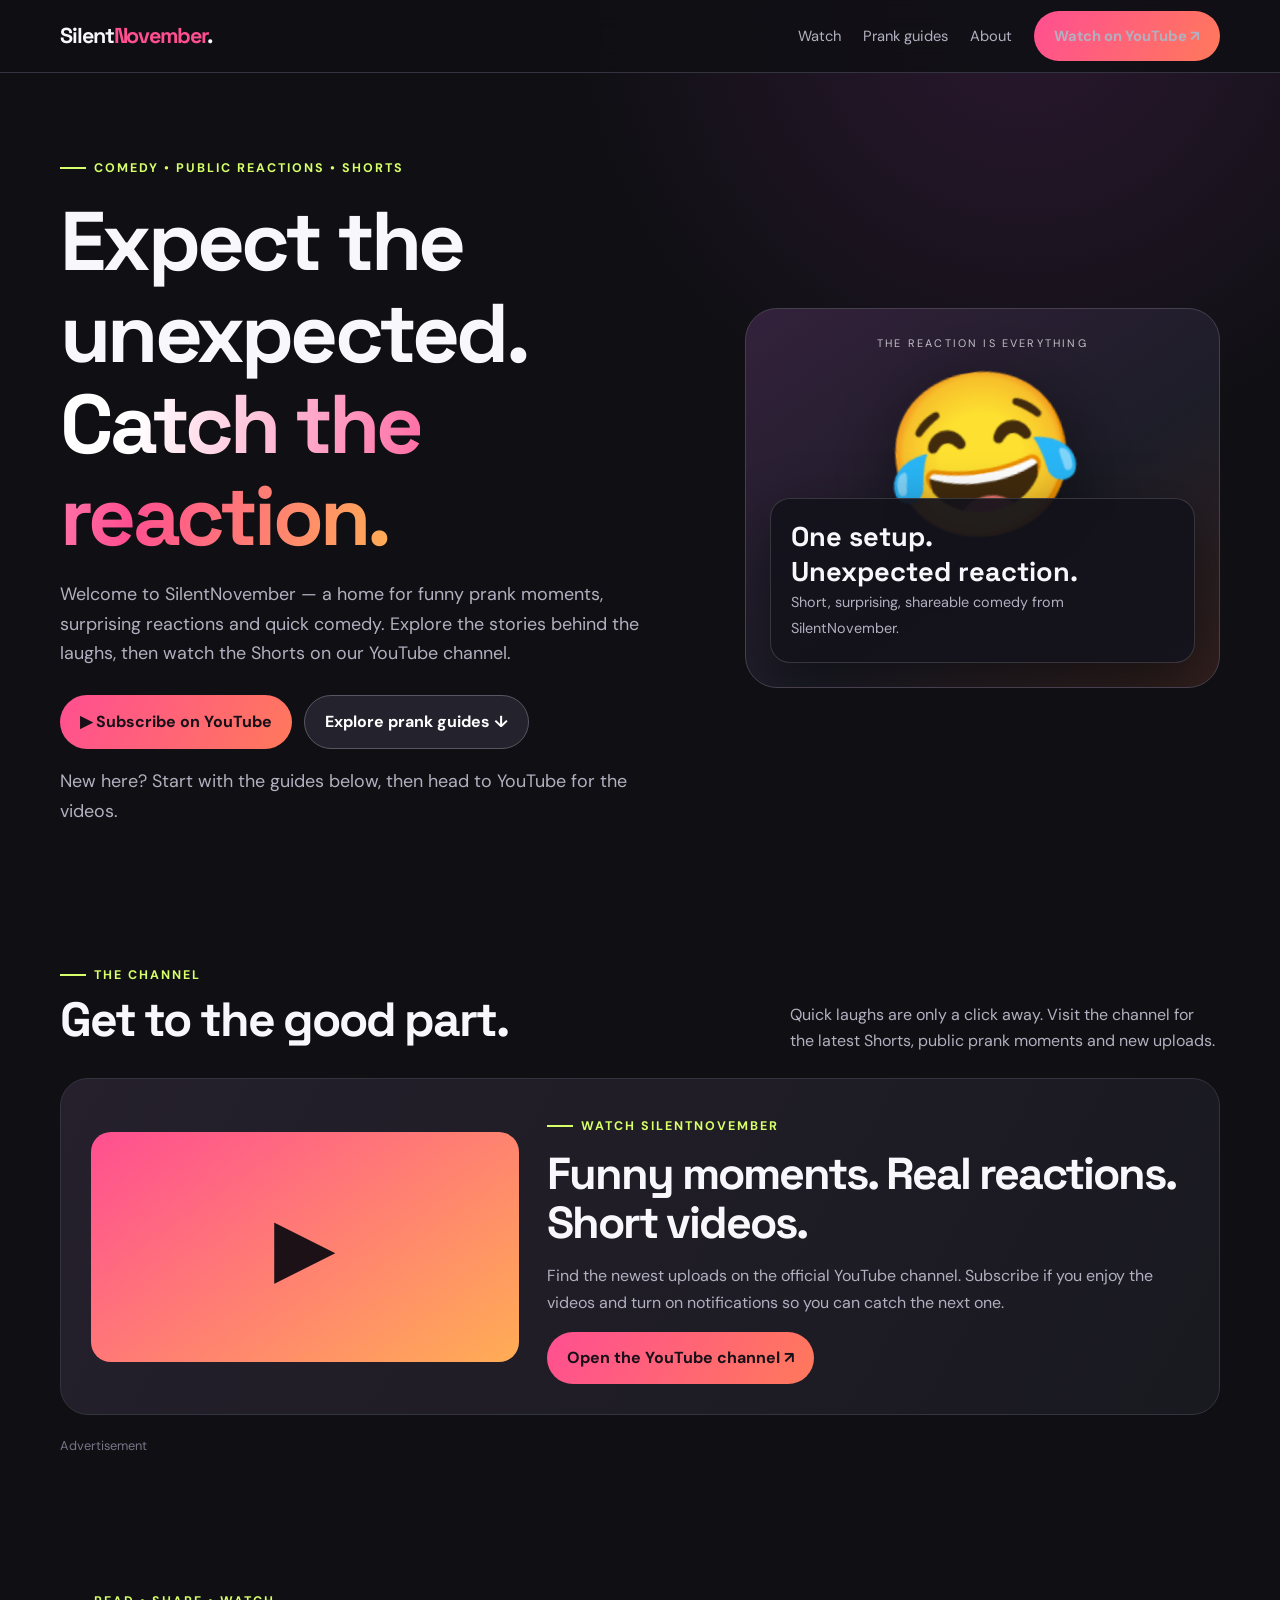
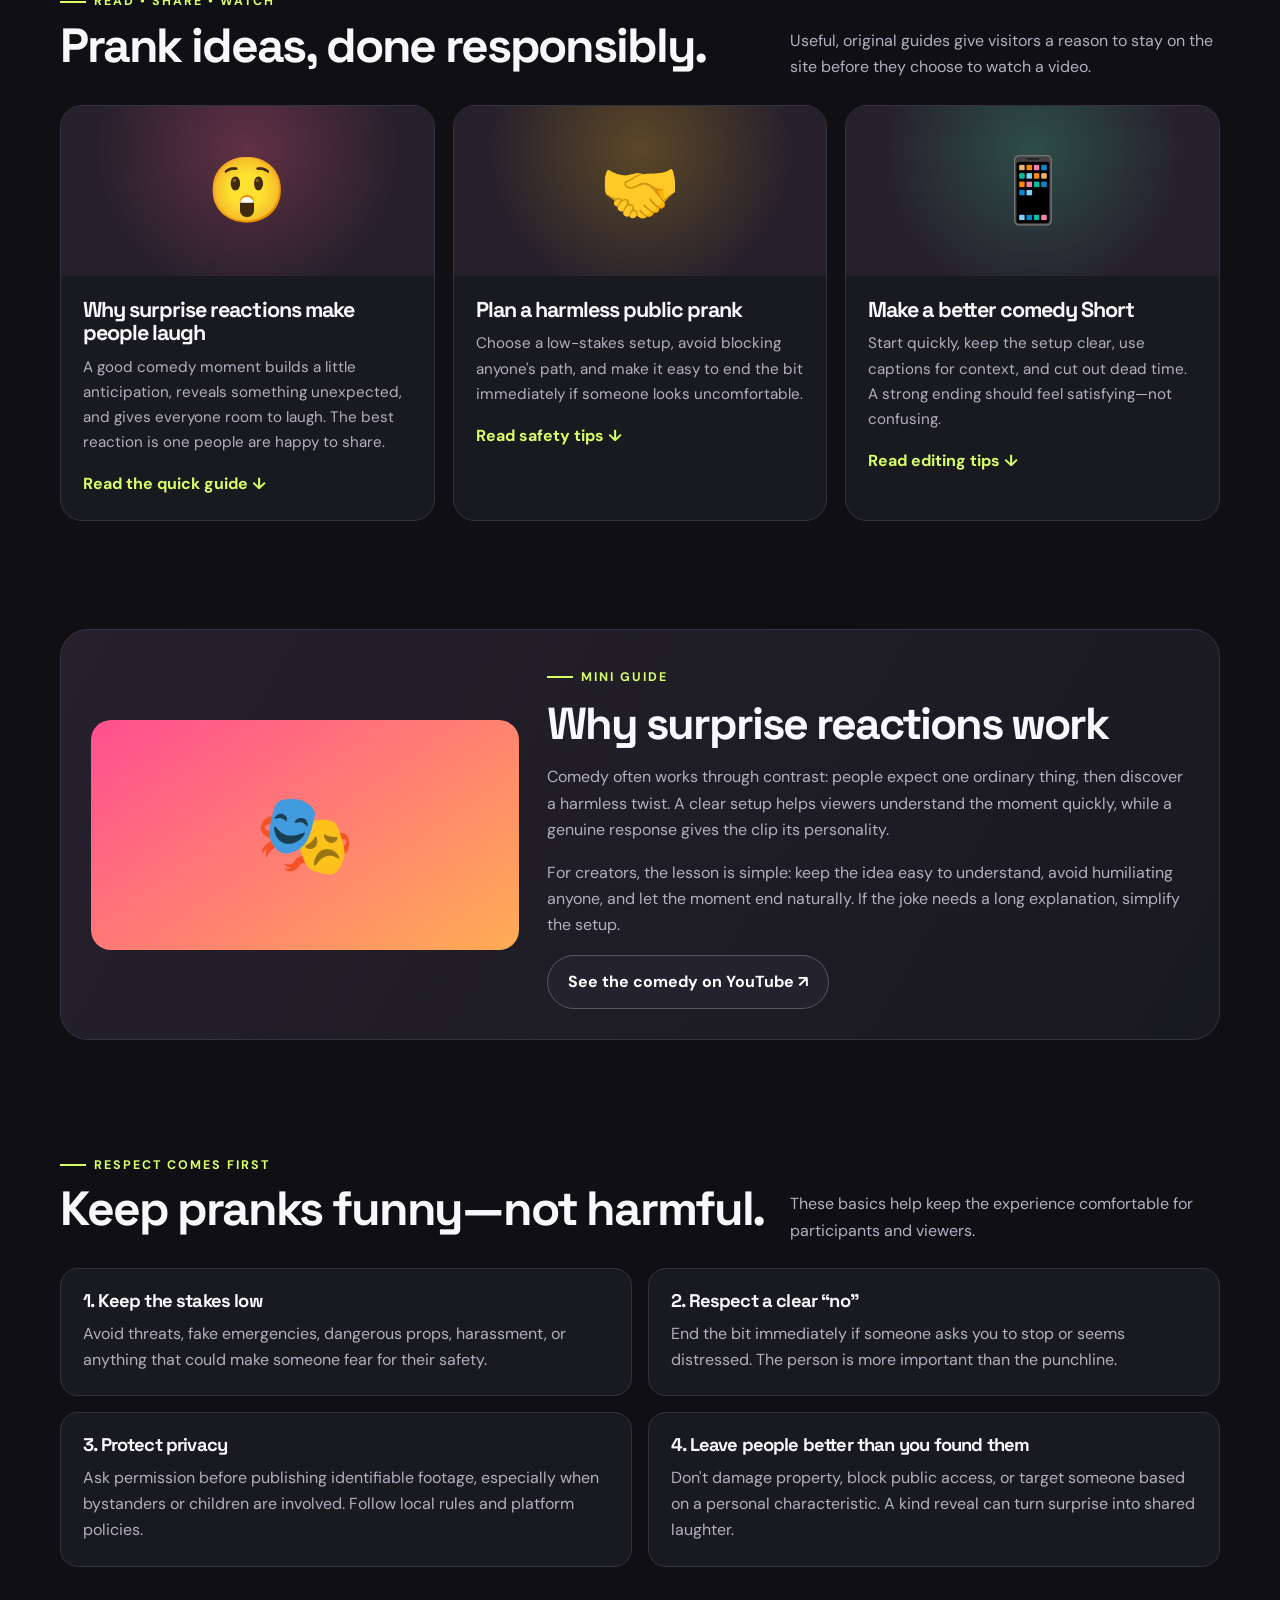
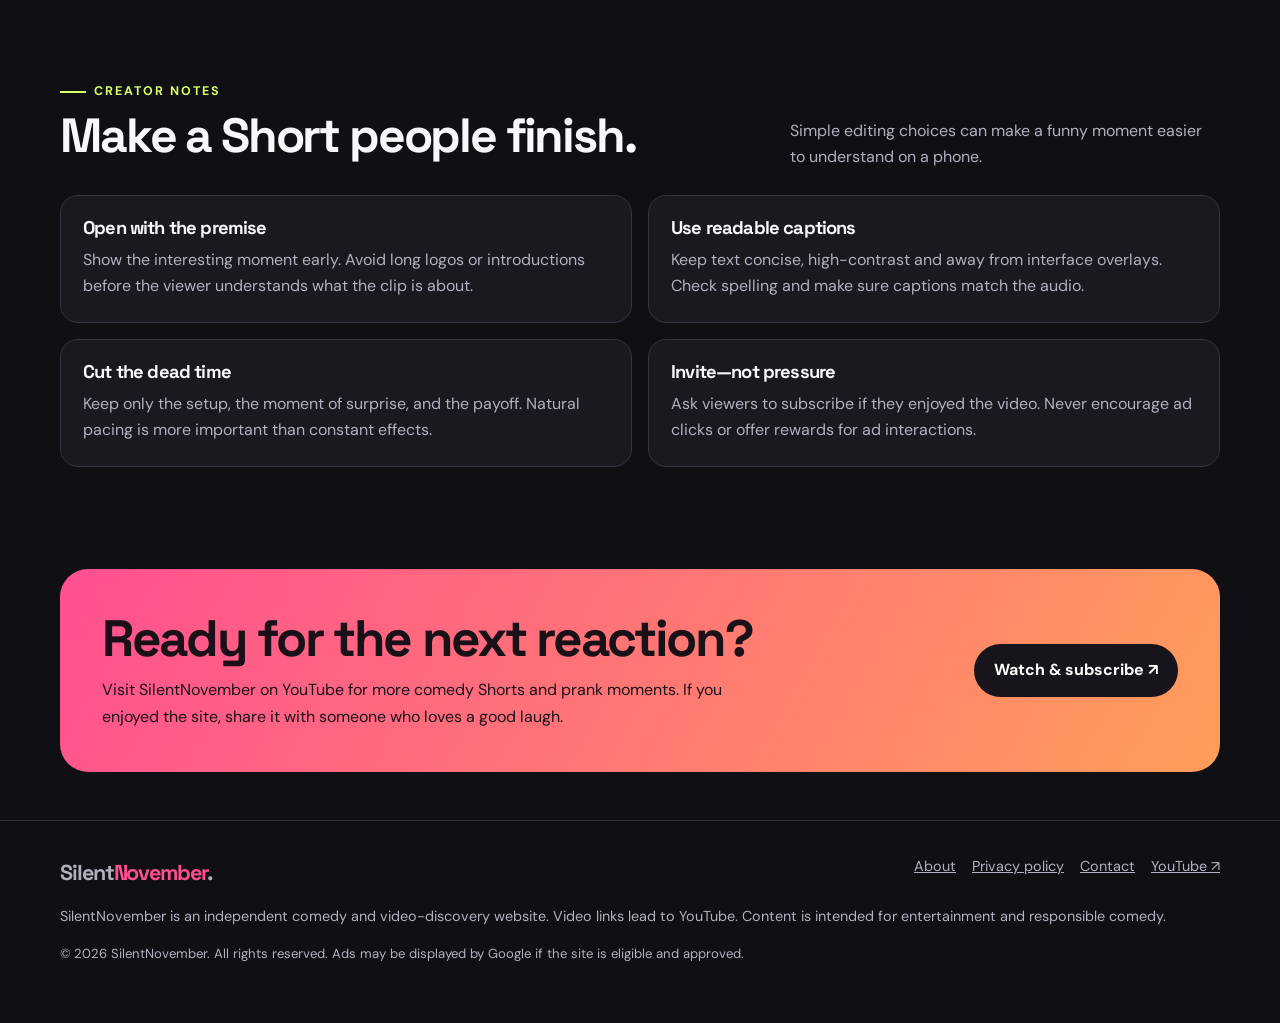
==== index.html @ 2ffbe63f "Add files via upload" ====
<!doctype html>
<html lang="en">
<head>
  <meta charset="utf-8">
  <meta name="viewport" content="width=device-width, initial-scale=1">
  <meta name="theme-color" content="#101014">
  <meta name="description" content="Funny public prank videos, surprising reactions, prank ideas and short-form comedy from SilentNovember. Watch the latest Shorts and discover more.">
  <meta name="google-adsense-account" content="ca-pub-4801440818829970">
  <title>SilentNovember — Funny Pranks, Real Reactions & Comedy Shorts</title>
  <link rel="canonical" href="https://zeehen78-debug.github.io/">
  <link rel="preconnect" href="https://fonts.googleapis.com">
  <link rel="preconnect" href="https://fonts.gstatic.com" crossorigin>
  <link href="https://fonts.googleapis.com/css2?family=DM+Sans:wght@400;500;600;700&family=Space+Grotesk:wght@500;600;700&display=swap" rel="stylesheet">
  <!-- AdSense Auto ads: keep this script only if this is the site registered in your AdSense account. Approval is not guaranteed by adding the code. -->
  <script async src="https://pagead2.googlesyndication.com/pagead/js/adsbygoogle.js?client=ca-pub-4801440818829970" crossorigin="anonymous"></script>
  <style>
    :root{--bg:#101014;--panel:#191920;--panel2:#20202a;--text:#f8f7fb;--muted:#b2b0c0;--line:#343340;--pink:#ff4f91;--orange:#ffad55;--lime:#d7ff69;--max:1160px}
    *{box-sizing:border-box}html{scroll-behavior:smooth}body{margin:0;background:radial-gradient(circle at 80% 0%,#2b1830 0,transparent 28rem),var(--bg);color:var(--text);font-family:"DM Sans",sans-serif;line-height:1.65}a{color:inherit}img{max-width:100%;display:block}.wrap{width:min(var(--max),calc(100% - 36px));margin:auto}.topbar{border-bottom:1px solid var(--line);background:#101014e8;position:sticky;top:0;z-index:20;backdrop-filter:blur(14px)}.nav{min-height:72px;display:flex;align-items:center;justify-content:space-between;gap:18px}.brand{text-decoration:none;font-family:"Space Grotesk",sans-serif;font-size:1.35rem;font-weight:700;letter-spacing:-.05em}.brand b{color:var(--pink)}.navlinks{display:flex;gap:22px;align-items:center}.navlinks a{color:var(--muted);text-decoration:none;font-size:.92rem}.navlinks a:hover{color:white}.button{display:inline-flex;align-items:center;justify-content:center;gap:9px;border:0;border-radius:999px;padding:13px 20px;text-decoration:none;font-weight:700;transition:transform .2s,filter .2s;cursor:pointer}.button:hover{transform:translateY(-2px);filter:brightness(1.08)}.primary{background:linear-gradient(120deg,var(--pink),#ff795b);color:#171018}.secondary{border:1px solid #595563;background:#24222c;color:white}.hero{padding:78px 0 60px}.hero-grid{display:grid;grid-template-columns:1.15fr .85fr;gap:42px;align-items:center}.eyebrow{display:inline-flex;align-items:center;gap:8px;color:var(--lime);font-size:.78rem;font-weight:700;text-transform:uppercase;letter-spacing:.16em}.eyebrow:before{content:"";width:26px;height:2px;background:var(--lime)}h1,h2,h3{font-family:"Space Grotesk",sans-serif;line-height:1.1;letter-spacing:-.045em}h1{font-size:clamp(2.8rem,6.5vw,5.6rem);margin:18px 0}.gradient{background:linear-gradient(100deg,#fff 12%,var(--pink) 62%,var(--orange));-webkit-background-clip:text;background-clip:text;color:transparent}.hero p{color:var(--muted);font-size:1.12rem;max-width:620px}.actions{display:flex;gap:12px;flex-wrap:wrap;margin-top:26px}.hero-art{min-height:380px;border:1px solid #46404e;border-radius:32px;background:linear-gradient(145deg,#33213b,#1d1d28 58%,#32201d);padding:24px;position:relative;overflow:hidden;display:flex;align-items:flex-end}.hero-art:before{content:"😂";position:absolute;font-size:10rem;top:15px;left:50%;transform:translateX(-50%) rotate(-9deg);filter:drop-shadow(0 20px 40px #0008)}.hero-art:after{content:"THE REACTION IS EVERYTHING";position:absolute;top:26px;left:24px;right:24px;text-align:center;font-size:.68rem;letter-spacing:.2em;color:#ffffffb8}.art-card{position:relative;z-index:1;background:#14131beF;border:1px solid #ffffff26;border-radius:20px;padding:20px;width:100%;box-shadow:0 20px 60px #0007}.art-card strong{font:700 1.7rem "Space Grotesk",sans-serif;display:block}.art-card span{color:var(--muted);font-size:.9rem}.section{padding:54px 0}.section-head{display:flex;justify-content:space-between;align-items:end;gap:20px;margin-bottom:24px}.section-head h2{font-size:clamp(1.9rem,4vw,3rem);margin:8px 0}.section-head p{max-width:430px;color:var(--muted);margin:0}.grid{display:grid;grid-template-columns:repeat(3,1fr);gap:18px}.tile{background:var(--panel);border:1px solid var(--line);border-radius:22px;overflow:hidden}.tile-top{min-height:170px;display:grid;place-items:center;font-size:4rem;background:radial-gradient(circle at 50% 25%,#613044,#26202c 68%)}.tile:nth-child(2) .tile-top{background:radial-gradient(circle at 50% 25%,#5b4727,#26202c 68%)}.tile:nth-child(3) .tile-top{background:radial-gradient(circle at 50% 25%,#2d4d48,#26202c 68%)}.tile-body{padding:22px}.tile h3{font-size:1.35rem;margin:0 0 10px}.tile p{color:var(--muted);margin:0 0 16px;font-size:.95rem}.text-link{color:var(--lime);font-weight:700;text-decoration:none}.text-link:hover{text-decoration:underline}.feature{display:grid;grid-template-columns:.8fr 1.2fr;gap:28px;align-items:center;background:linear-gradient(120deg,#25202c,#191920);border:1px solid var(--line);border-radius:28px;padding:30px}.feature-mark{min-height:230px;border-radius:20px;background:linear-gradient(145deg,#ff4f91,#ffad55);color:#1c1117;display:grid;place-items:center;font-size:5rem}.feature h2{font-size:clamp(1.8rem,4vw,2.8rem);margin:12px 0}.feature p{color:var(--muted)}.tips{display:grid;grid-template-columns:repeat(2,1fr);gap:16px}.tip{padding:22px;background:var(--panel);border:1px solid var(--line);border-radius:18px}.tip h3{margin:0 0 9px;font-size:1.15rem}.tip p{color:var(--muted);margin:0}.notice{padding:18px 20px;border:1px solid #4e4a58;border-radius:16px;background:#1b1a22;color:var(--muted);font-size:.9rem}.cta{margin:48px 0;padding:42px;border-radius:28px;background:linear-gradient(120deg,#ff4f91,#ff9e5a);color:#1a1118;display:flex;justify-content:space-between;align-items:center;gap:24px}.cta h2{font-size:clamp(2rem,4vw,3.2rem);margin:0 0 10px}.cta p{margin:0;max-width:650px}.cta .button{background:#17141b;color:#fff;white-space:nowrap}.footer{border-top:1px solid var(--line);padding:34px 0 45px;color:var(--muted);font-size:.9rem}.footer-row{display:flex;justify-content:space-between;gap:20px;flex-wrap:wrap}.footer-links{display:flex;gap:16px;flex-wrap:wrap}.footer a{color:var(--muted)}.small{font-size:.82rem;color:var(--muted)}.video-frame{aspect-ratio:16/9;border:1px solid var(--line);border-radius:20px;background:#181820;display:grid;place-items:center;text-align:center;padding:24px}.video-frame .play{width:72px;height:72px;border-radius:50%;display:grid;place-items:center;background:var(--pink);color:#171018;font-size:1.8rem;margin:0 auto 12px}.video-frame p{color:var(--muted);max-width:430px}.ad-note{margin:20px 0}.ad-note p{font-size:.8rem;color:#777487}
    @media(max-width:800px){.hero-grid,.feature{grid-template-columns:1fr}.hero-art{min-height:310px}.grid{grid-template-columns:1fr}.section-head{align-items:start;flex-direction:column}.navlinks{gap:12px}.navlinks a:not(.button){display:none}.cta{align-items:flex-start;flex-direction:column}.tips{grid-template-columns:1fr}.hero{padding-top:52px}}@media(prefers-reduced-motion:reduce){html{scroll-behavior:auto}*,*:before,*:after{transition:none!important;animation:none!important}}
  </style>
</head>
<body>
<header class="topbar"><div class="wrap nav">
  <a class="brand" href="#home" aria-label="SilentNovember home">Silent<b>November</b>.</a>
  <nav class="navlinks" aria-label="Main navigation"><a href="#watch">Watch</a><a href="#prank-guides">Prank guides</a><a href="#about">About</a><a class="button primary" href="https://www.youtube.com/channel/UC7MS_V3_4BhS5LZg_CFZSKg" target="_blank" rel="noopener">Watch on YouTube ↗</a></nav>
</div></header>
<main id="home">
  <section class="hero"><div class="wrap hero-grid">
    <div><span class="eyebrow">Comedy • Public reactions • Shorts</span>
      <h1>Expect the unexpected.<br><span class="gradient">Catch the reaction.</span></h1>
      <p>Welcome to SilentNovember — a home for funny prank moments, surprising reactions and quick comedy. Explore the stories behind the laughs, then watch the Shorts on our YouTube channel.</p>
      <div class="actions"><a class="button primary" href="https://www.youtube.com/channel/UC7MS_V3_4BhS5LZg_CFZSKg" target="_blank" rel="noopener">▶ Subscribe on YouTube</a><a class="button secondary" href="#prank-guides">Explore prank guides ↓</a></div>
      <p class="small">New here? Start with the guides below, then head to YouTube for the videos.</p>
    </div>
    <div class="hero-art" role="img" aria-label="Playful comedy-themed graphic"><div class="art-card"><strong>One setup.<br>Unexpected reaction.</strong><span>Short, surprising, shareable comedy from SilentNovember.</span></div></div>
  </div></section>

  <section class="section" id="watch"><div class="wrap">
    <div class="section-head"><div><span class="eyebrow">The channel</span><h2>Get to the good part.</h2></div><p>Quick laughs are only a click away. Visit the channel for the latest Shorts, public prank moments and new uploads.</p></div>
    <div class="feature"><div class="feature-mark" aria-hidden="true">▶</div><div><span class="eyebrow">Watch SilentNovember</span><h2>Funny moments. Real reactions. Short videos.</h2><p>Find the newest uploads on the official YouTube channel. Subscribe if you enjoy the videos and turn on notifications so you can catch the next one.</p><a class="button primary" href="https://www.youtube.com/channel/UC7MS_V3_4BhS5LZg_CFZSKg" target="_blank" rel="noopener">Open the YouTube channel ↗</a></div></div>
    <div class="ad-note"><p>Advertisement</p><!-- AdSense Auto ads may appear here or elsewhere when Google enables them for your approved site. Do not click your own ads or ask visitors to click ads. --></div>
  </div></section>

  <section class="section" id="prank-guides"><div class="wrap">
    <div class="section-head"><div><span class="eyebrow">Read • Share • Watch</span><h2>Prank ideas, done responsibly.</h2></div><p>Useful, original guides give visitors a reason to stay on the site before they choose to watch a video.</p></div>
    <div class="grid">
      <article class="tile"><div class="tile-top" aria-hidden="true">😲</div><div class="tile-body"><h3>Why surprise reactions make people laugh</h3><p>A good comedy moment builds a little anticipation, reveals something unexpected, and gives everyone room to laugh. The best reaction is one people are happy to share.</p><a class="text-link" href="#reaction-guide">Read the quick guide ↓</a></div></article>
      <article class="tile"><div class="tile-top" aria-hidden="true">🤝</div><div class="tile-body"><h3>Plan a harmless public prank</h3><p>Choose a low-stakes setup, avoid blocking anyone's path, and make it easy to end the bit immediately if someone looks uncomfortable.</p><a class="text-link" href="#safe-pranks">Read safety tips ↓</a></div></article>
      <article class="tile"><div class="tile-top" aria-hidden="true">📱</div><div class="tile-body"><h3>Make a better comedy Short</h3><p>Start quickly, keep the setup clear, use captions for context, and cut out dead time. A strong ending should feel satisfying—not confusing.</p><a class="text-link" href="#shorts-tips">Read editing tips ↓</a></div></article>
    </div>
  </div></section>

  <section class="section" id="reaction-guide"><div class="wrap feature"><div class="feature-mark" aria-hidden="true">🎭</div><div><span class="eyebrow">Mini guide</span><h2>Why surprise reactions work</h2><p>Comedy often works through contrast: people expect one ordinary thing, then discover a harmless twist. A clear setup helps viewers understand the moment quickly, while a genuine response gives the clip its personality.</p><p>For creators, the lesson is simple: keep the idea easy to understand, avoid humiliating anyone, and let the moment end naturally. If the joke needs a long explanation, simplify the setup.</p><a class="button secondary" href="https://www.youtube.com/channel/UC7MS_V3_4BhS5LZg_CFZSKg" target="_blank" rel="noopener">See the comedy on YouTube ↗</a></div></div></section>

  <section class="section" id="safe-pranks"><div class="wrap">
    <div class="section-head"><div><span class="eyebrow">Respect comes first</span><h2>Keep pranks funny—not harmful.</h2></div><p>These basics help keep the experience comfortable for participants and viewers.</p></div>
    <div class="tips">
      <article class="tip"><h3>1. Keep the stakes low</h3><p>Avoid threats, fake emergencies, dangerous props, harassment, or anything that could make someone fear for their safety.</p></article>
      <article class="tip"><h3>2. Respect a clear “no”</h3><p>End the bit immediately if someone asks you to stop or seems distressed. The person is more important than the punchline.</p></article>
      <article class="tip"><h3>3. Protect privacy</h3><p>Ask permission before publishing identifiable footage, especially when bystanders or children are involved. Follow local rules and platform policies.</p></article>
      <article class="tip"><h3>4. Leave people better than you found them</h3><p>Don't damage property, block public access, or target someone based on a personal characteristic. A kind reveal can turn surprise into shared laughter.</p></article>
    </div>
  </div></section>

  <section class="section" id="shorts-tips"><div class="wrap">
    <div class="section-head"><div><span class="eyebrow">Creator notes</span><h2>Make a Short people finish.</h2></div><p>Simple editing choices can make a funny moment easier to understand on a phone.</p></div>
    <div class="tips">
      <article class="tip"><h3>Open with the premise</h3><p>Show the interesting moment early. Avoid long logos or introductions before the viewer understands what the clip is about.</p></article>
      <article class="tip"><h3>Use readable captions</h3><p>Keep text concise, high-contrast and away from interface overlays. Check spelling and make sure captions match the audio.</p></article>
      <article class="tip"><h3>Cut the dead time</h3><p>Keep only the setup, the moment of surprise, and the payoff. Natural pacing is more important than constant effects.</p></article>
      <article class="tip"><h3>Invite—not pressure</h3><p>Ask viewers to subscribe if they enjoyed the video. Never encourage ad clicks or offer rewards for ad interactions.</p></article>
    </div>
  </div></section>

  <section class="wrap"><div class="cta"><div><h2>Ready for the next reaction?</h2><p>Visit SilentNovember on YouTube for more comedy Shorts and prank moments. If you enjoyed the site, share it with someone who loves a good laugh.</p></div><a class="button" href="https://www.youtube.com/channel/UC7MS_V3_4BhS5LZg_CFZSKg" target="_blank" rel="noopener">Watch & subscribe ↗</a></div></section>
</main>
<footer class="footer" id="about"><div class="wrap">
  <div class="footer-row"><a class="brand" href="#home">Silent<b>November</b>.</a><div class="footer-links"><a href="about.html">About</a><a href="privacy.html">Privacy policy</a><a href="contact.html">Contact</a><a href="https://www.youtube.com/channel/UC7MS_V3_4BhS5LZg_CFZSKg" target="_blank" rel="noopener">YouTube ↗</a></div></div>
  <p>SilentNovember is an independent comedy and video-discovery website. Video links lead to YouTube. Content is intended for entertainment and responsible comedy.</p>
  <p class="small">© <span id="year"></span> SilentNovember. All rights reserved. Ads may be displayed by Google if the site is eligible and approved.</p>
</div></footer>
<script>document.getElementById('year').textContent = new Date().getFullYear();</script>
</body></html>
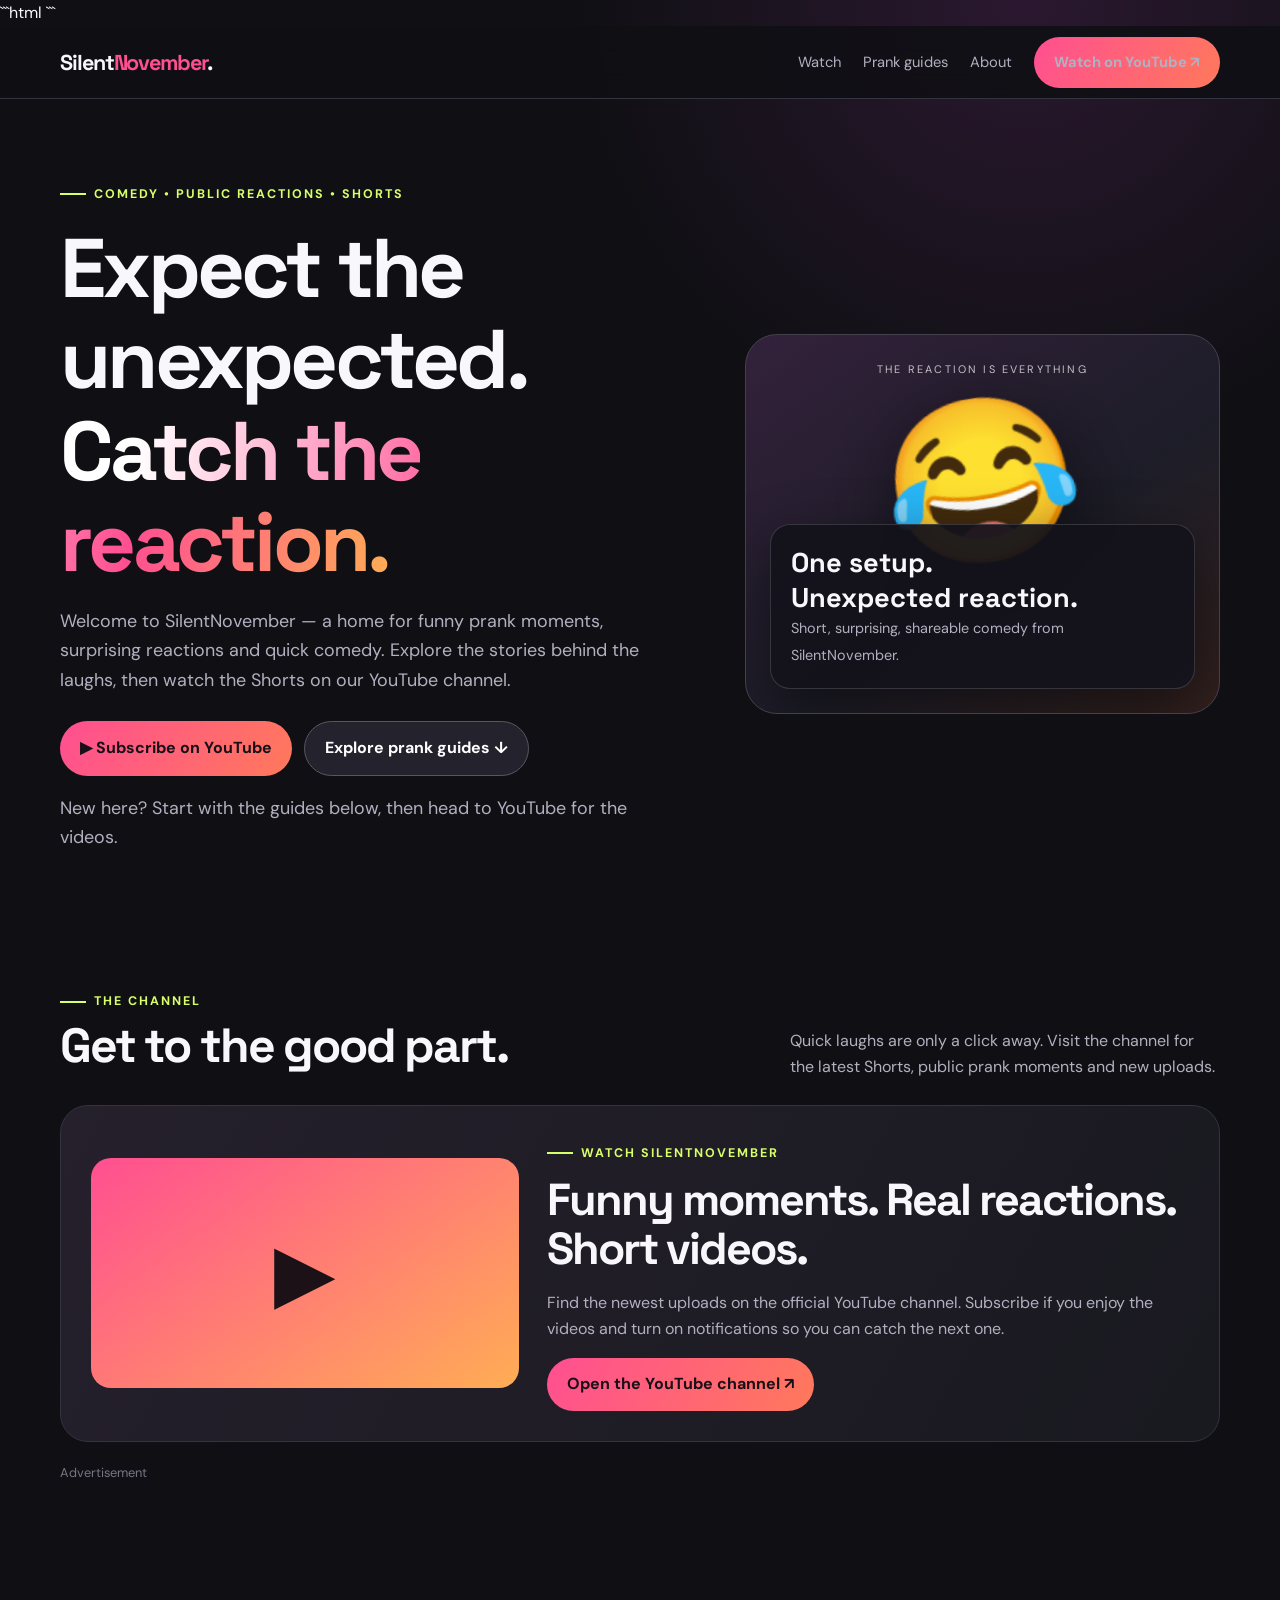
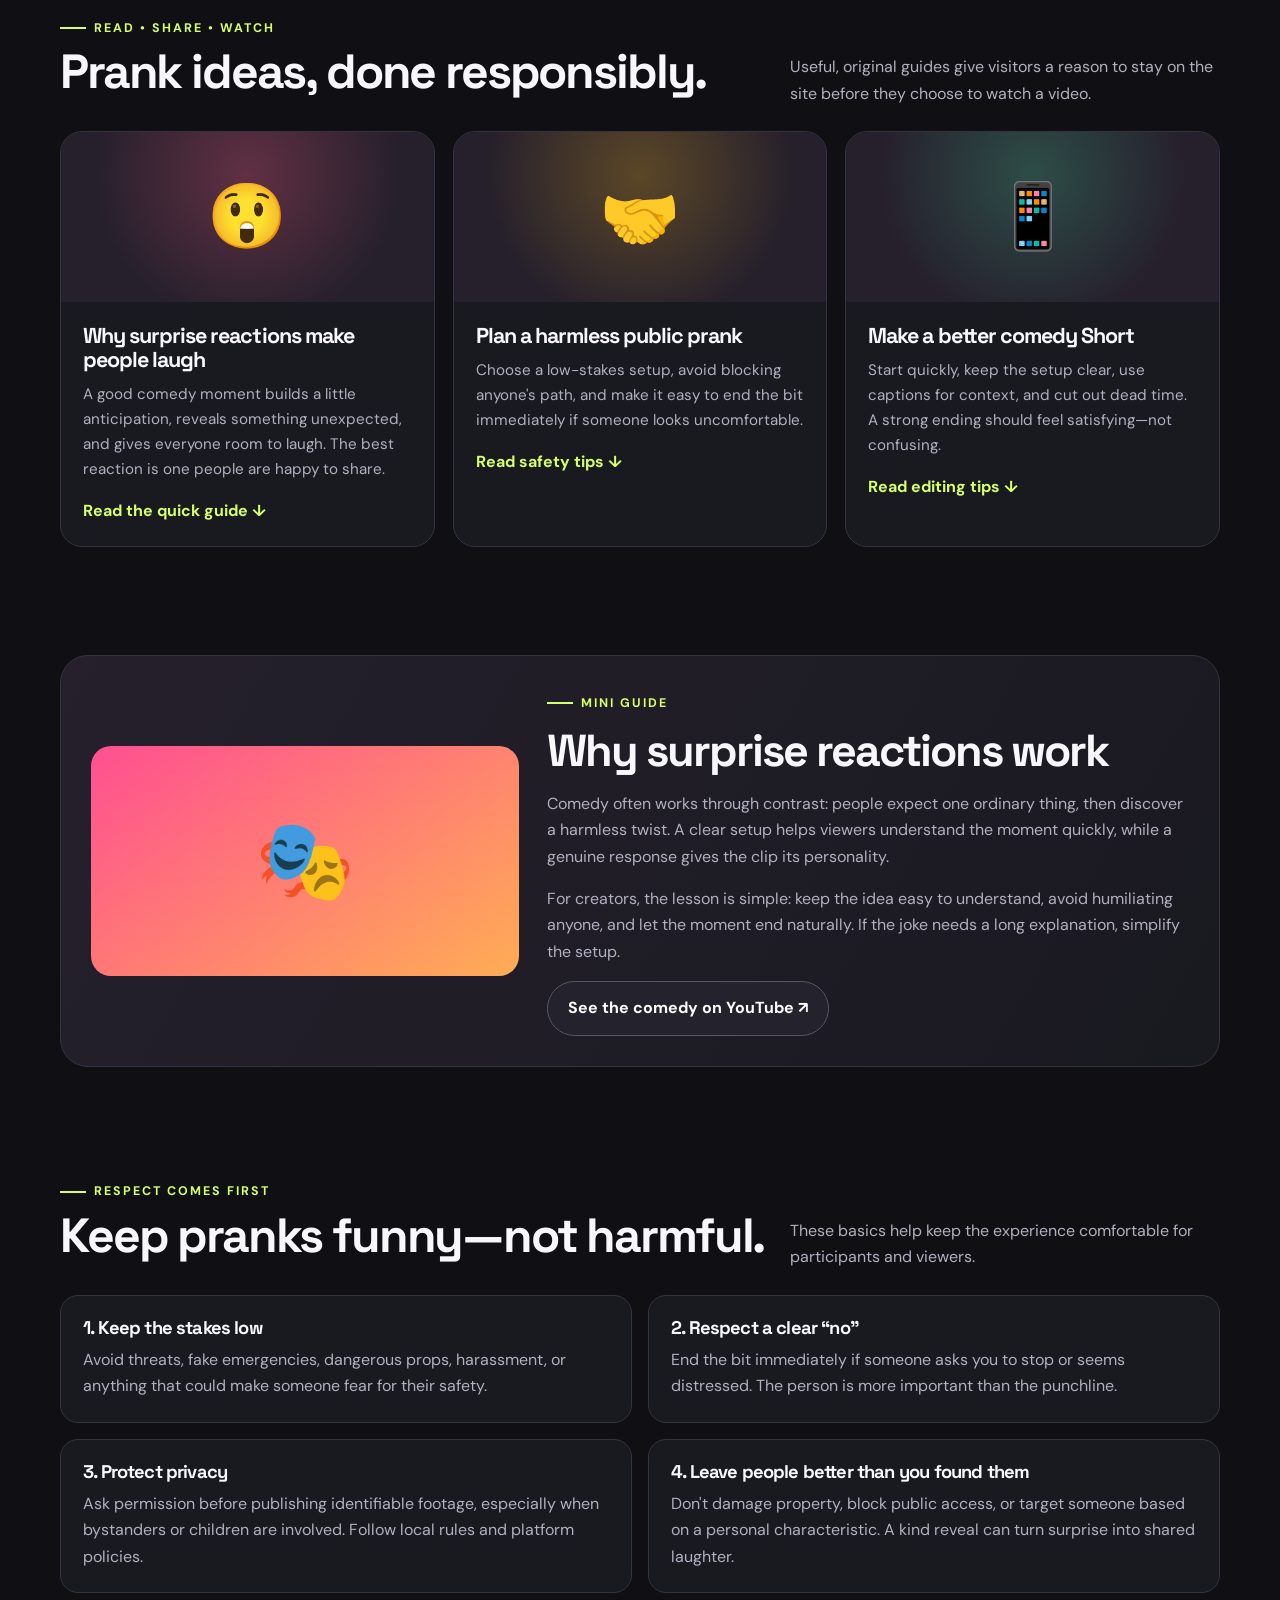
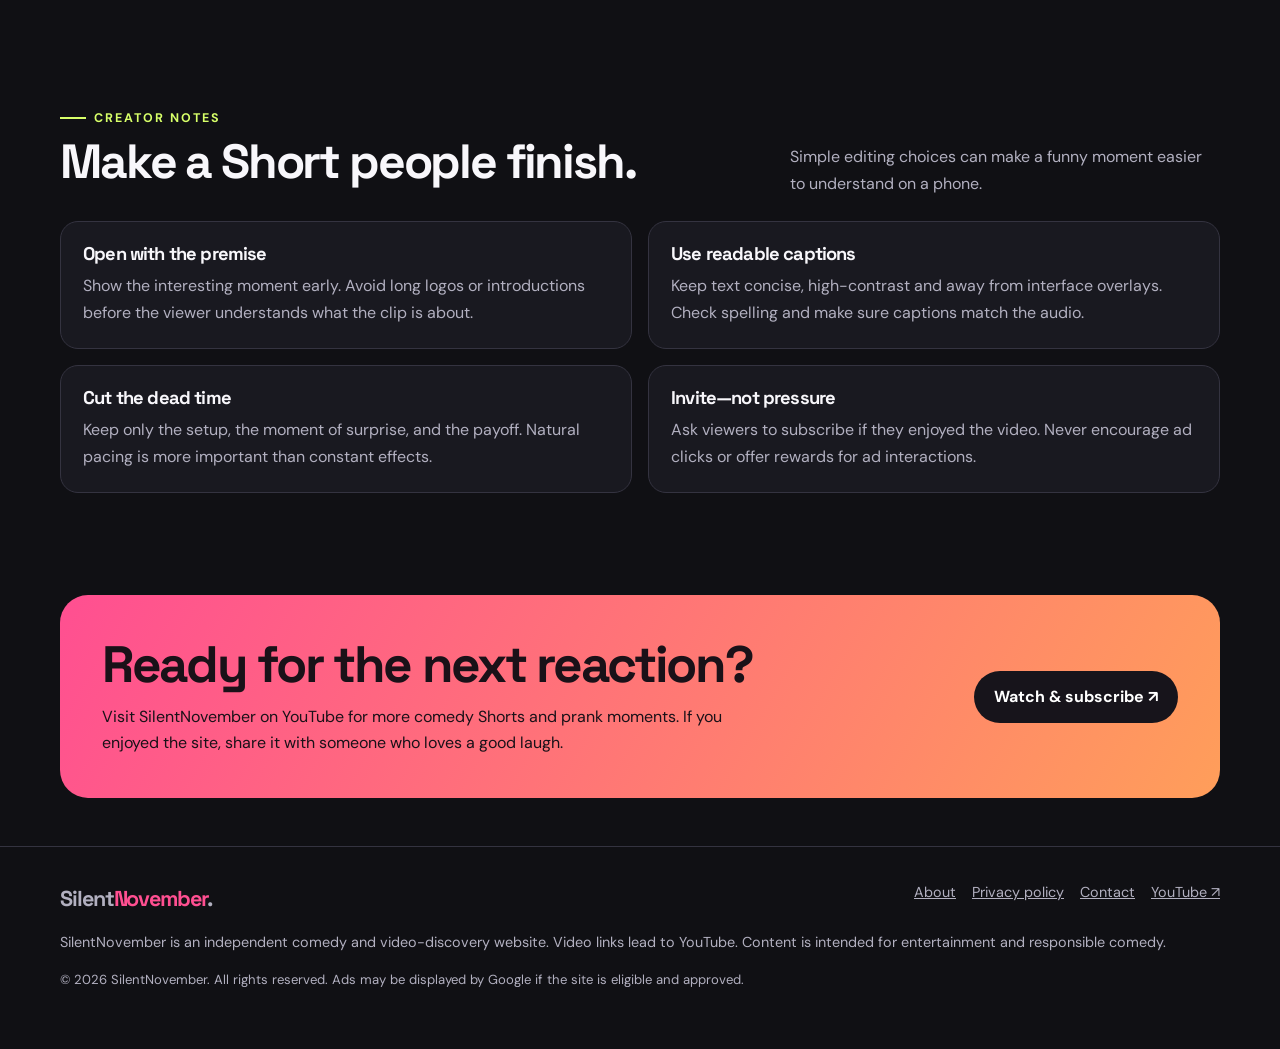
==== commit c906dd7e: "Update index.html" ====
--- a/index.html
+++ b/index.html
@@ -4,6 +4,9 @@
   <meta charset="utf-8">
   <meta name="viewport" content="width=device-width, initial-scale=1">
   <meta name="theme-color" content="#101014">
+  ```html
+<meta name="p:domain_verify" content="31ec7bd3cfd923f3bf6cc4e52943293c"/>
+```
   <meta name="description" content="Funny public prank videos, surprising reactions, prank ideas and short-form comedy from SilentNovember. Watch the latest Shorts and discover more.">
   <meta name="google-adsense-account" content="ca-pub-4801440818829970">
   <title>SilentNovember — Funny Pranks, Real Reactions & Comedy Shorts</title>
@@ -80,4 +83,4 @@
   <p class="small">© <span id="year"></span> SilentNovember. All rights reserved. Ads may be displayed by Google if the site is eligible and approved.</p>
 </div></footer>
 <script>document.getElementById('year').textContent = new Date().getFullYear();</script>
-</body></html>+</body></html>
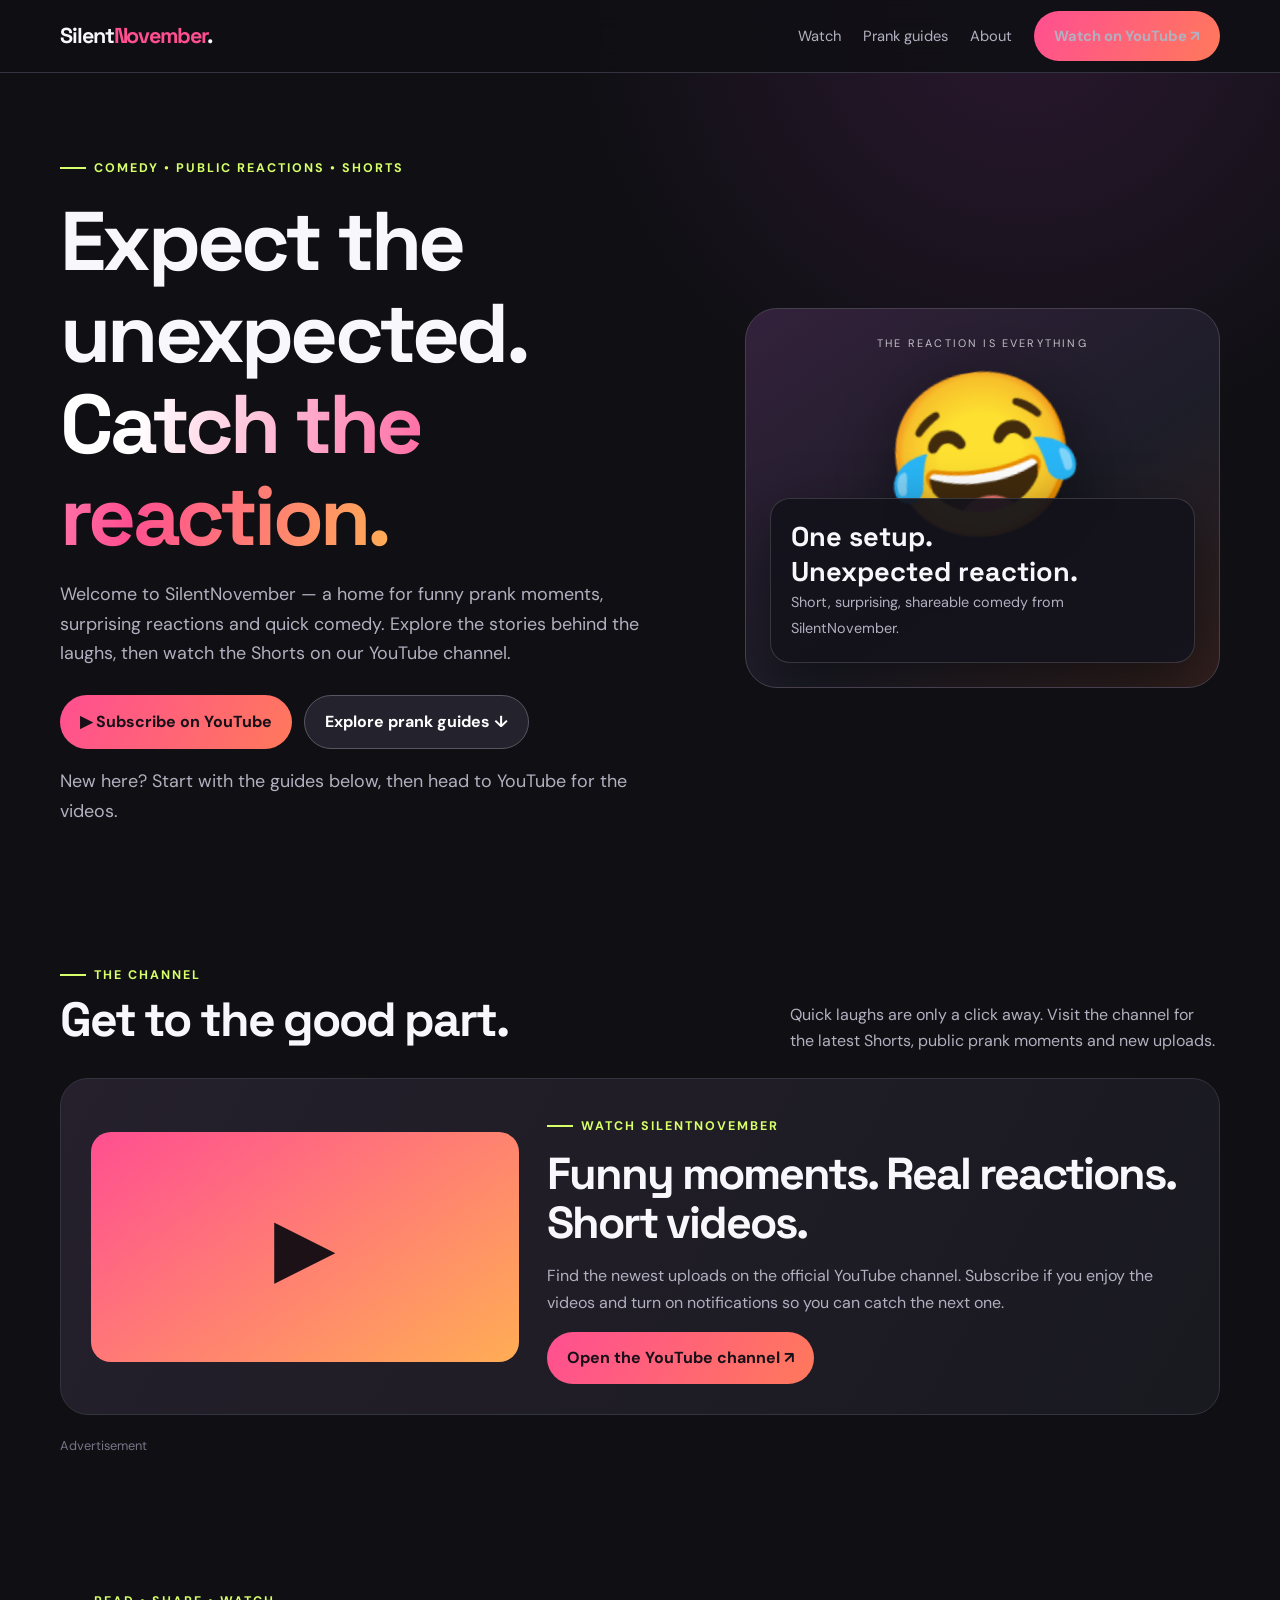
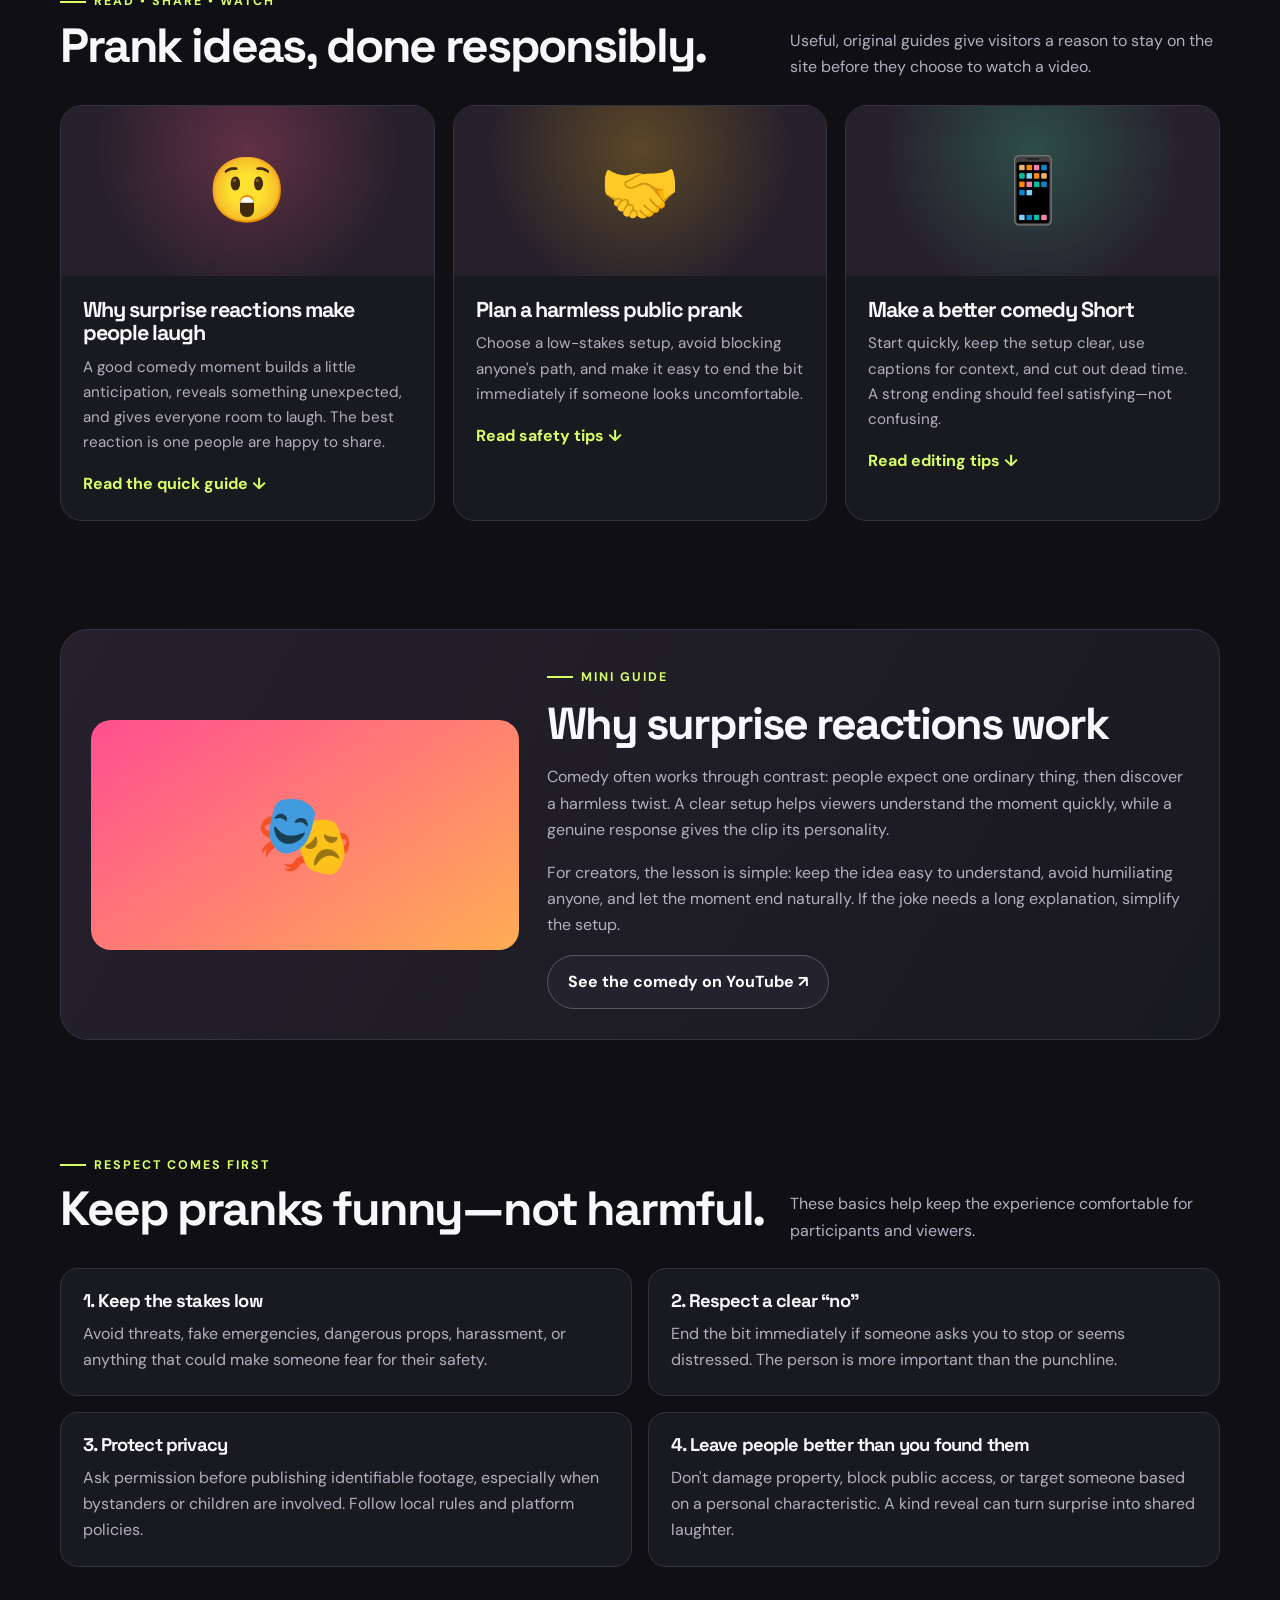
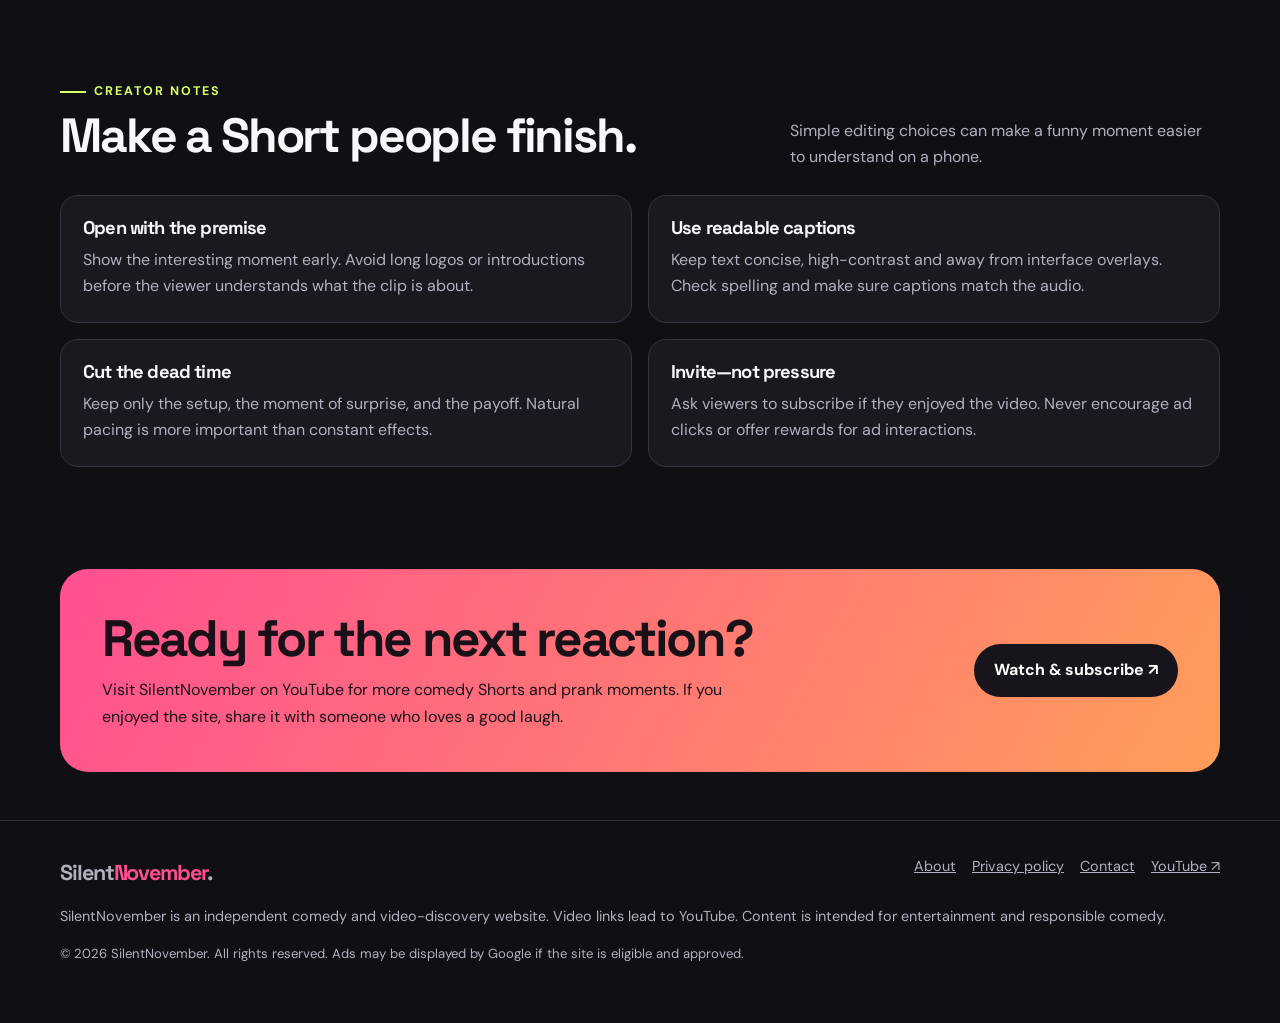
==== commit d8d4124f: "Remove code block formatting from meta tag" ====
--- a/index.html
+++ b/index.html
@@ -4,9 +4,7 @@
   <meta charset="utf-8">
   <meta name="viewport" content="width=device-width, initial-scale=1">
   <meta name="theme-color" content="#101014">
-  ```html
-<meta name="p:domain_verify" content="31ec7bd3cfd923f3bf6cc4e52943293c"/>
-```
+  <meta name="p:domain_verify" content="31ec7bd3cfd923f3bf6cc4e52943293c"/>
   <meta name="description" content="Funny public prank videos, surprising reactions, prank ideas and short-form comedy from SilentNovember. Watch the latest Shorts and discover more.">
   <meta name="google-adsense-account" content="ca-pub-4801440818829970">
   <title>SilentNovember — Funny Pranks, Real Reactions & Comedy Shorts</title>
